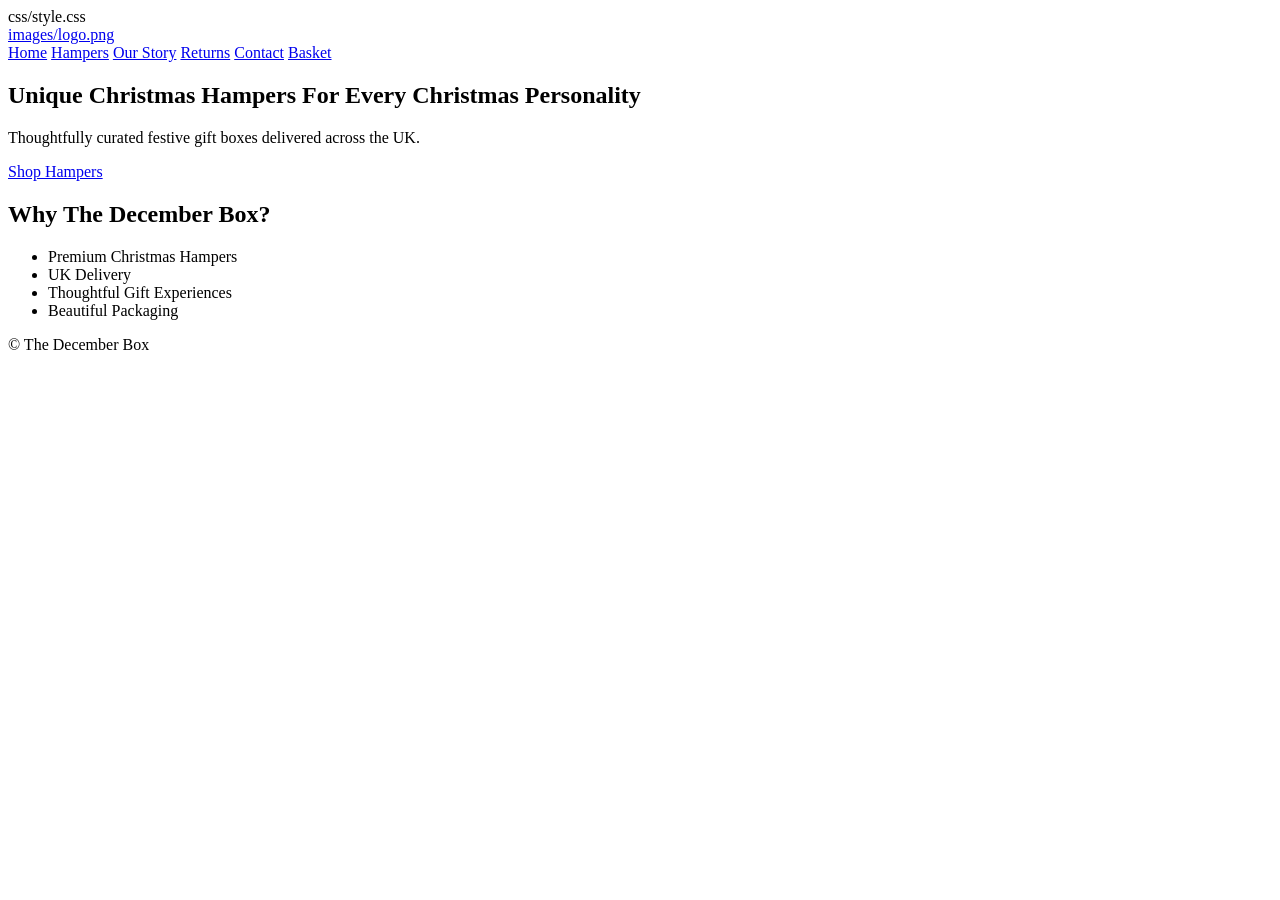
==== index.html @ 5ae042d8 "Add initial HTML structure for the website" ====
<!DOCTYPE html>
<html lang="en">
<head>
<meta charset="UTF-8">
<meta name="viewport" content="width=device-width, initial-scale=1.0">
<title>The December Box</title>
css/style.css
</head>
<body>

<header>
<a href="index.html">
images/logo.png
</a>

<nav>
<a href="index.html">Home</a>
<a href="hampers.html">Hampers</a>
<a href="our-story.html">Our Story</a>
<a href="returns.html">Returns</a>
<a href="contact.html">Contact</a>
<a href="basket.html">Basket</a>
</nav>
</header>

<section>
<h1>Unique Christmas Hampers For Every Christmas Personality</h1>
<p>Thoughtfully curated festive gift boxes delivered across the UK.</p>
<a href="hampers.html">Shop Hampers</a>
</section>

<section>
<h2>Why The December Box?</h2>
<ul>
<li>Premium Christmas Hampers</li>
<li>UK Delivery</li>
<li>Thoughtful Gift Experiences</li>
<li>Beautiful Packaging</li>
</ul>
</section>

<footer>
<p>&copy; The December Box</p>
</footer>

</body>
</html>
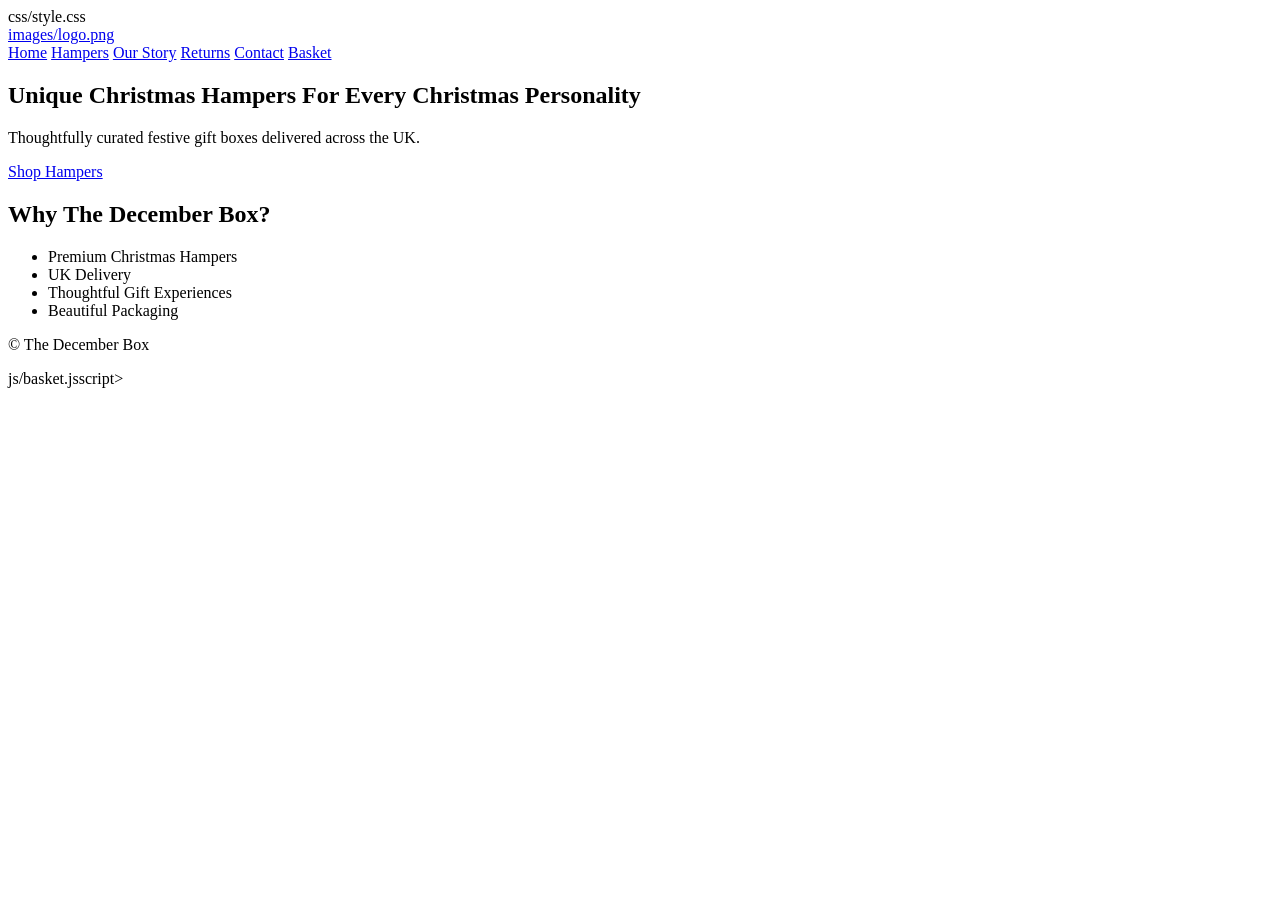
==== commit a54b8af7: "Fix footer and add basket.js script reference" ====
--- a/index.html
+++ b/index.html
@@ -1,26 +1,30 @@
 <!DOCTYPE html>
 <html lang="en">
 <head>
-<meta charset="UTF-8">
+<meta charset="utf-8">
+<link rel="icon" type="image/png" href="favicon.png">
+<link rel="apple-touch-icon" href="favicon.png">
 <meta name="viewport" content="width=device-width, initial-scale=1.0">
+
 <title>The December Box</title>
+
 css/style.css
 </head>
 <body>
 
 <header>
-<a href="index.html">
-images/logo.png
-</a>
+    <a href="index.html" class="logo">
+        images/logo.png
+    </a>
 
-<nav>
-<a href="index.html">Home</a>
-<a href="hampers.html">Hampers</a>
-<a href="our-story.html">Our Story</a>
-<a href="returns.html">Returns</a>
-<a href="contact.html">Contact</a>
-<a href="basket.html">Basket</a>
-</nav>
+    <nav>
+        <a href="index.html">Home</a>
+        <a href="hampers.html">Hampers</a>
+        <a href="our-story.html">Our Story</a>
+        <a href="returns.html">Returns</a>
+        <a href="contact.html">Contact</a>
+        <a href="basket.html">Basket</a>
+    </nav>
 </header>
 
 <section>
@@ -43,5 +47,6 @@
 <p>&copy; The December Box</p>
 </footer>
 
+js/basket.jsscript>
 </body>
 </html>
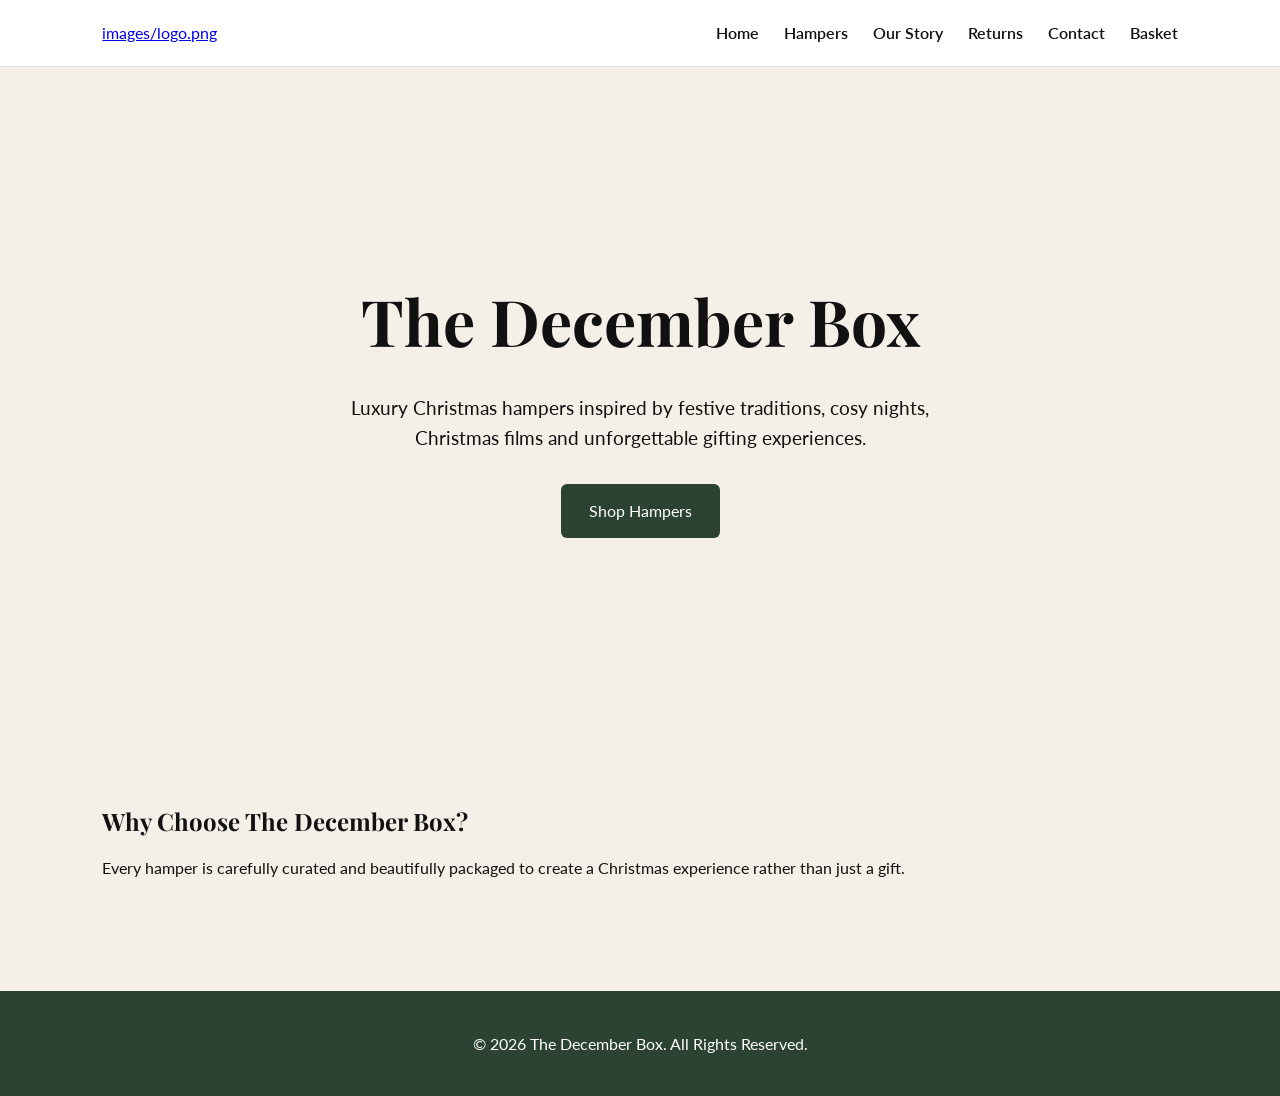
==== commit 629ee031: "Refactor index.html with new layout and styles Updated the HTML structure and styling for the Decemb" ====
--- a/index.html
+++ b/index.html
@@ -8,45 +8,191 @@
 
 <title>The December Box</title>
 
-css/style.css
+<style>
+@import url('https://fonts.googleapis.com/css2?family=Playfair+Display:wght@400;600;700&family=Lato:wght@300;400;700&display=swap');
+
+:root{
+    --cream:#F5F0E7;
+    --green:#2C4233;
+    --gold:#C7A55C;
+    --black:#111111;
+    --white:#ffffff;
+}
+
+*{
+    margin:0;
+    padding:0;
+    box-sizing:border-box;
+}
+
+body{
+    background:var(--cream);
+    color:var(--black);
+    font-family:'Lato',sans-serif;
+    line-height:1.6;
+}
+
+header{
+    display:flex;
+    justify-content:space-between;
+    align-items:center;
+    padding:20px 8%;
+    background:white;
+    border-bottom:1px solid rgba(0,0,0,0.1);
+    position:sticky;
+    top:0;
+    z-index:1000;
+}
+
+.logo img{
+    height:85px;
+    transition:0.3s;
+}
+
+.logo img:hover{
+    transform:scale(1.03);
+}
+
+nav{
+    display:flex;
+    gap:25px;
+}
+
+nav a{
+    color:var(--black);
+    text-decoration:none;
+    font-weight:600;
+    transition:0.3s;
+}
+
+nav a:hover{
+    color:var(--green);
+}
+
+.hero{
+    min-height:75vh;
+    display:flex;
+    justify-content:center;
+    align-items:center;
+    text-align:center;
+    padding:50px 8%;
+}
+
+.hero h1{
+    font-family:'Playfair Display',serif;
+    font-size:4rem;
+    margin-bottom:20px;
+}
+
+.hero p{
+    max-width:650px;
+    margin:auto;
+    margin-bottom:30px;
+    font-size:1.2rem;
+}
+
+.btn{
+    display:inline-block;
+    background:var(--green);
+    color:white;
+    padding:14px 28px;
+    border-radius:6px;
+    text-decoration:none;
+}
+
+.btn:hover{
+    background:var(--gold);
+    color:black;
+}
+
+section{
+    padding:60px 8%;
+}
+
+h1,h2,h3{
+    font-family:'Playfair Display',serif;
+    margin-bottom:15px;
+}
+
+footer{
+    text-align:center;
+    padding:40px;
+    background:var(--green);
+    color:white;
+    margin-top:50px;
+}
+
+@media(max-width:768px){
+    header{
+        flex-direction:column;
+        gap:20px;
+    }
+
+    nav{
+        flex-wrap:wrap;
+        justify-content:center;
+    }
+
+    .hero h1{
+        font-size:2.5rem;
+    }
+}
+</style>
+
 </head>
 <body>
 
 <header>
-    <a href="index.html" class="logo">
-        images/logo.png
-    </a>
 
-    <nav>
-        <a href="index.html">Home</a>
-        <a href="hampers.html">Hampers</a>
-        <a href="our-story.html">Our Story</a>
-        <a href="returns.html">Returns</a>
-        <a href="contact.html">Contact</a>
-        <a href="basket.html">Basket</a>
-    </nav>
+<a href="index.html" class="logo">
+    images/logo.png
+</a>
+
+<nav>
+    <a href="index.html">Home</a>
+    <a href="hampers.html">Hampers</a>
+    <a href="our-story.html">Our Story</a>
+    <a href="returns.html">Returns</a>
+    <a href="contact.html">Contact</a>
+    <a href="basket.html">Basket</a>
+</nav>
+
 </header>
 
-<section>
-<h1>Unique Christmas Hampers For Every Christmas Personality</h1>
-<p>Thoughtfully curated festive gift boxes delivered across the UK.</p>
-<a href="hampers.html">Shop Hampers</a>
+<section class="hero">
+
+<div>
+
+<h1>The December Box</h1>
+
+<p>
+Luxury Christmas hampers inspired by festive traditions,
+cosy nights, Christmas films and unforgettable gifting experiences.
+</p>
+
+<a href="hampers.html" class="btn">
+Shop Hampers
+</a>
+
+</div>
+
 </section>
 
 <section>
-<h2>Why The December Box?</h2>
-<ul>
-<li>Premium Christmas Hampers</li>
-<li>UK Delivery</li>
-<li>Thoughtful Gift Experiences</li>
-<li>Beautiful Packaging</li>
-</ul>
+
+<h2>Why Choose The December Box?</h2>
+
+<p>
+Every hamper is carefully curated and beautifully packaged
+to create a Christmas experience rather than just a gift.
+</p>
+
 </section>
 
 <footer>
-<p>&copy; The December Box</p>
+    <p>&copy; 2026 The December Box. All Rights Reserved.</p>
 </footer>
 
-js/basket.jsscript>
+<script src="js/basket.js"></script>
 </body>
 </html>
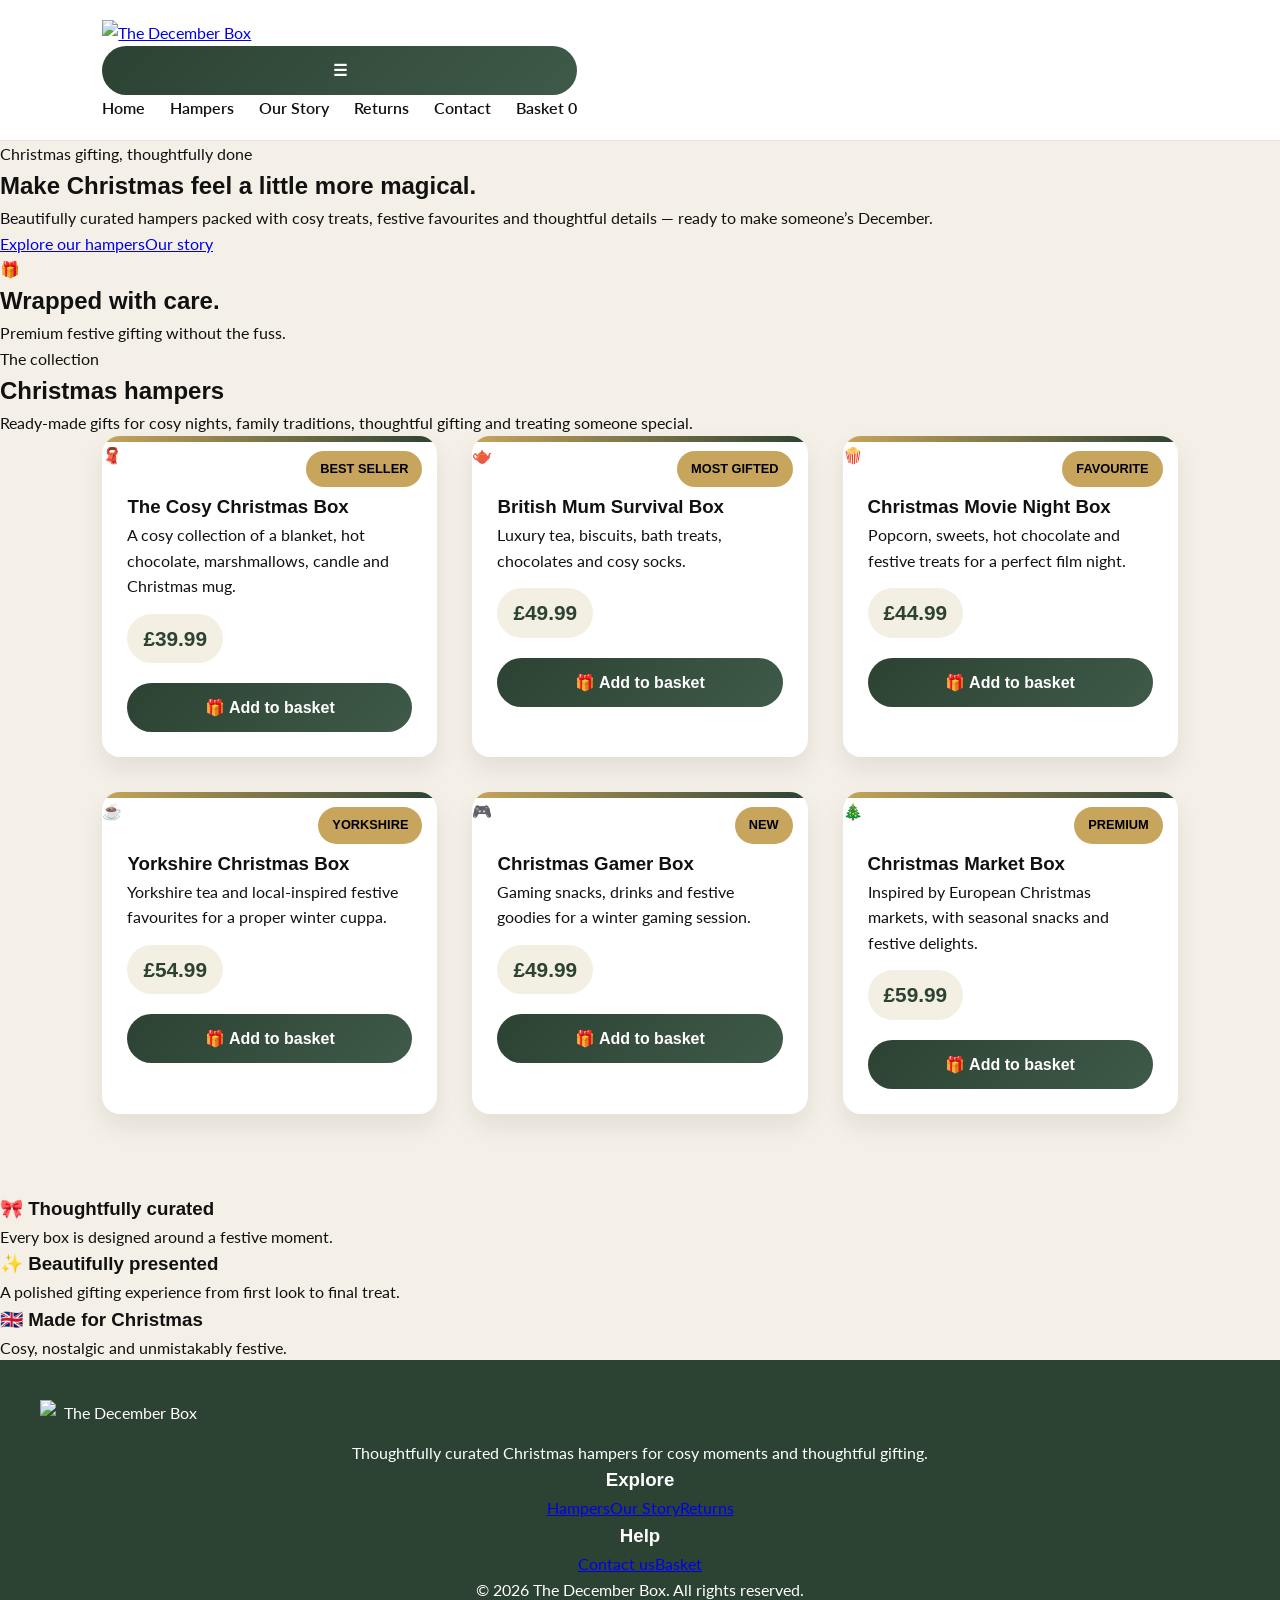
==== commit e7cb71f6: "Update index.html" ====
--- a/index.html
+++ b/index.html
@@ -1,198 +1 @@
-<!DOCTYPE html>
-<html lang="en">
-<head>
-<meta charset="utf-8">
-<link rel="icon" type="image/png" href="favicon.png">
-<link rel="apple-touch-icon" href="favicon.png">
-<meta name="viewport" content="width=device-width, initial-scale=1.0">
-
-<title>The December Box</title>
-
-<style>
-@import url('https://fonts.googleapis.com/css2?family=Playfair+Display:wght@400;600;700&family=Lato:wght@300;400;700&display=swap');
-
-:root{
-    --cream:#F5F0E7;
-    --green:#2C4233;
-    --gold:#C7A55C;
-    --black:#111111;
-    --white:#ffffff;
-}
-
-*{
-    margin:0;
-    padding:0;
-    box-sizing:border-box;
-}
-
-body{
-    background:var(--cream);
-    color:var(--black);
-    font-family:'Lato',sans-serif;
-    line-height:1.6;
-}
-
-header{
-    display:flex;
-    justify-content:space-between;
-    align-items:center;
-    padding:20px 8%;
-    background:white;
-    border-bottom:1px solid rgba(0,0,0,0.1);
-    position:sticky;
-    top:0;
-    z-index:1000;
-}
-
-.logo img{
-    height:85px;
-    transition:0.3s;
-}
-
-.logo img:hover{
-    transform:scale(1.03);
-}
-
-nav{
-    display:flex;
-    gap:25px;
-}
-
-nav a{
-    color:var(--black);
-    text-decoration:none;
-    font-weight:600;
-    transition:0.3s;
-}
-
-nav a:hover{
-    color:var(--green);
-}
-
-.hero{
-    min-height:75vh;
-    display:flex;
-    justify-content:center;
-    align-items:center;
-    text-align:center;
-    padding:50px 8%;
-}
-
-.hero h1{
-    font-family:'Playfair Display',serif;
-    font-size:4rem;
-    margin-bottom:20px;
-}
-
-.hero p{
-    max-width:650px;
-    margin:auto;
-    margin-bottom:30px;
-    font-size:1.2rem;
-}
-
-.btn{
-    display:inline-block;
-    background:var(--green);
-    color:white;
-    padding:14px 28px;
-    border-radius:6px;
-    text-decoration:none;
-}
-
-.btn:hover{
-    background:var(--gold);
-    color:black;
-}
-
-section{
-    padding:60px 8%;
-}
-
-h1,h2,h3{
-    font-family:'Playfair Display',serif;
-    margin-bottom:15px;
-}
-
-footer{
-    text-align:center;
-    padding:40px;
-    background:var(--green);
-    color:white;
-    margin-top:50px;
-}
-
-@media(max-width:768px){
-    header{
-        flex-direction:column;
-        gap:20px;
-    }
-
-    nav{
-        flex-wrap:wrap;
-        justify-content:center;
-    }
-
-    .hero h1{
-        font-size:2.5rem;
-    }
-}
-</style>
-
-</head>
-<body>
-
-<header>
-
-<a href="index.html" class="logo">
-    images/logo.png
-</a>
-
-<nav>
-    <a href="index.html">Home</a>
-    <a href="hampers.html">Hampers</a>
-    <a href="our-story.html">Our Story</a>
-    <a href="returns.html">Returns</a>
-    <a href="contact.html">Contact</a>
-    <a href="basket.html">Basket</a>
-</nav>
-
-</header>
-
-<section class="hero">
-
-<div>
-
-<h1>The December Box</h1>
-
-<p>
-Luxury Christmas hampers inspired by festive traditions,
-cosy nights, Christmas films and unforgettable gifting experiences.
-</p>
-
-<a href="hampers.html" class="btn">
-Shop Hampers
-</a>
-
-</div>
-
-</section>
-
-<section>
-
-<h2>Why Choose The December Box?</h2>
-
-<p>
-Every hamper is carefully curated and beautifully packaged
-to create a Christmas experience rather than just a gift.
-</p>
-
-</section>
-
-<footer>
-    <p>&copy; 2026 The December Box. All Rights Reserved.</p>
-</footer>
-
-<script src="js/basket.js"></script>
-</body>
-</html>
+<!doctype html><html lang="en"><head><meta charset="utf-8"><meta name="viewport" content="width=device-width,initial-scale=1"><meta name="description" content="The December Box Christmas hampers"><title>Home | The December Box</title><link rel="stylesheet" href="css/style.css"></head><body><header class="site-header"><div class="container navbar"><a class="brand" href="index.html" aria-label="The December Box home"><img class="brand-logo" src="assets/logo.jpg" alt="The December Box"></a><button class="menu-toggle">☰</button><nav class="nav-links"><a class="active" href="index.html">Home</a><a class="" href="hampers.html">Hampers</a><a class="" href="our-story.html">Our Story</a><a class="" href="returns.html">Returns</a><a class="" href="contact.html">Contact</a><a class="basket-link" href="basket.html">Basket <span class="basket-count" data-basket-count>0</span></a></nav></div></header><main><section class="hero"><div class="container hero-grid"><div><span class="eyebrow">Christmas gifting, thoughtfully done</span><h1>Make Christmas feel a little more magical.</h1><p>Beautifully curated hampers packed with cosy treats, festive favourites and thoughtful details — ready to make someone’s December.</p><div class="hero-actions"><a class="btn btn-primary" href="hampers.html">Explore our hampers</a><a class="btn btn-outline" href="our-story.html">Our story</a></div></div><div class="hero-art"><div><div class="gift-icon">🎁</div><h2>Wrapped with care.</h2><p>Premium festive gifting without the fuss.</p></div></div></div></section><section class="section"><div class="container"><div class="section-head"><div><span class="eyebrow">The collection</span><h2>Christmas hampers</h2></div><p>Ready-made gifts for cosy nights, family traditions, thoughtful gifting and treating someone special.</p></div><div class="products"><article class="product-card"><div class="product-image"><span class="badge">BEST SELLER</span><span class="emoji">🧣</span></div><div class="product-content"><h3>The Cosy Christmas Box</h3><p>A cosy collection of a blanket, hot chocolate, marshmallows, candle and Christmas mug.</p><div class="price-row"><span class="price">£39.99</span><button class="add-btn" onclick="addToBasket('cosy')">🎁 Add to basket</button></div></div></article><article class="product-card"><div class="product-image"><span class="badge">MOST GIFTED</span><span class="emoji">🫖</span></div><div class="product-content"><h3>British Mum Survival Box</h3><p>Luxury tea, biscuits, bath treats, chocolates and cosy socks.</p><div class="price-row"><span class="price">£49.99</span><button class="add-btn" onclick="addToBasket('mum')">🎁 Add to basket</button></div></div></article><article class="product-card"><div class="product-image"><span class="badge">FAVOURITE</span><span class="emoji">🍿</span></div><div class="product-content"><h3>Christmas Movie Night Box</h3><p>Popcorn, sweets, hot chocolate and festive treats for a perfect film night.</p><div class="price-row"><span class="price">£44.99</span><button class="add-btn" onclick="addToBasket('movie')">🎁 Add to basket</button></div></div></article><article class="product-card"><div class="product-image"><span class="badge">YORKSHIRE</span><span class="emoji">☕</span></div><div class="product-content"><h3>Yorkshire Christmas Box</h3><p>Yorkshire tea and local-inspired festive favourites for a proper winter cuppa.</p><div class="price-row"><span class="price">£54.99</span><button class="add-btn" onclick="addToBasket('yorkshire')">🎁 Add to basket</button></div></div></article><article class="product-card"><div class="product-image"><span class="badge">NEW</span><span class="emoji">🎮</span></div><div class="product-content"><h3>Christmas Gamer Box</h3><p>Gaming snacks, drinks and festive goodies for a winter gaming session.</p><div class="price-row"><span class="price">£49.99</span><button class="add-btn" onclick="addToBasket('gamer')">🎁 Add to basket</button></div></div></article><article class="product-card"><div class="product-image"><span class="badge">PREMIUM</span><span class="emoji">🎄</span></div><div class="product-content"><h3>Christmas Market Box</h3><p>Inspired by European Christmas markets, with seasonal snacks and festive delights.</p><div class="price-row"><span class="price">£59.99</span><button class="add-btn" onclick="addToBasket('market')">🎁 Add to basket</button></div></div></article></div></div></section><section class="section alt"><div class="container"><div class="feature-grid"><div class="feature"><h3>🎀 Thoughtfully curated</h3><p>Every box is designed around a festive moment.</p></div><div class="feature"><h3>✨ Beautifully presented</h3><p>A polished gifting experience from first look to final treat.</p></div><div class="feature"><h3>🇬🇧 Made for Christmas</h3><p>Cosy, nostalgic and unmistakably festive.</p></div></div></div></section></main><footer class="footer"><div class="container"><div class="footer-grid"><div><img class="footer-brand-logo" src="assets/logo.jpg" alt="The December Box"><p>Thoughtfully curated Christmas hampers for cosy moments and thoughtful gifting.</p></div><div><h3>Explore</h3><div class="footer-links"><a href="hampers.html">Hampers</a><a href="our-story.html">Our Story</a><a href="returns.html">Returns</a></div></div><div><h3>Help</h3><div class="footer-links"><a href="contact.html">Contact us</a><a href="basket.html">Basket</a></div></div></div><div class="copyright">© 2026 The December Box. All rights reserved.</div></div></footer><div class="toast"></div><script src="js/basket.js"></script></body></html>
--- a/css/style.css
+++ b/css/style.css
@@ -0,0 +1,228 @@
+@import url('https://fonts.googleapis.com/css2?family=Playfair+Display:wght@400;600;700&family=Lato:wght@300;400;700&display=swap');
+
+:root{
+    --cream:#F5F0E7;
+    --green:#2C4233;
+    --gold:#C7A55C;
+    --black:#111111;
+    --white:#ffffff;
+}
+
+*{
+    margin:0;
+    padding:0;
+    box-sizing:border-box;
+}
+
+body{
+    background:var(--cream);
+    color:var(--black);
+    font-family:'Lato',sans-serif;
+    line-height:1.6;
+}
+
+header{
+    display:flex;
+    justify-content:space-between;
+    align-items:center;
+    padding:20px 8%;
+    background:white;
+    border-bottom:1px solid rgba(0,0,0,0.1);
+    position:sticky;
+    top:0;
+    z-index:1000;
+}
+
+/* The December Box logo */
+.brand-logo {
+  display: block;
+  width: 150px;
+  height: auto;
+  max-height: 78px;
+  object-fit: contain;
+}
+
+.footer-brand-logo {
+  display: block;
+  width: 165px;
+  height: auto;
+  max-height: 90px;
+  object-fit: contain;
+  margin-bottom: 14px;
+}
+
+/* Mobile logo sizing */
+@media (max-width: 620px) {
+  .brand-logo {
+    width: 118px;
+    max-height: 64px;
+  }
+
+  .footer-brand-logo {
+    width: 135px;
+    max-height: 78px;
+  }
+}
+
+
+
+.logo img{
+    height:90px;
+}
+
+nav{
+    display:flex;
+    gap:25px;
+}
+
+nav a{
+    text-decoration:none;
+    color:var(--black);
+    font-weight:600;
+}
+
+nav a:hover{
+    color:var(--green);
+}
+
+.page-title{
+    text-align:center;
+    color:var(--green);
+    font-size:4rem;
+    margin-top:60px;
+}
+
+.page-subtitle{
+    text-align:center;
+    max-width:700px;
+    margin:20px auto 50px;
+    font-size:1.1rem;
+}
+
+.products{
+    display:grid;
+    grid-template-columns:repeat(auto-fit,minmax(320px,1fr));
+    gap:35px;
+    padding:0 8% 80px;
+}
+
+.product-card{
+    background:white;
+    border-radius:18px;
+    overflow:hidden;
+    position:relative;
+    box-shadow:0 12px 25px rgba(0,0,0,0.08);
+    transition:0.3s;
+}
+
+.product-card:hover{
+    transform:translateY(-10px);
+    box-shadow:0 20px 40px rgba(0,0,0,0.15);
+}
+
+.product-card::before{
+    content:"";
+    display:block;
+    height:6px;
+    background:linear-gradient(
+        90deg,
+        var(--gold),
+        var(--green)
+    );
+}
+
+.hamper-image{
+    width:100%;
+    height:240px;
+    object-fit:cover;
+    display:block;
+}
+
+.product-content{
+    padding:25px;
+}
+
+.product-content h2{
+    color:var(--green);
+    margin-bottom:10px;
+    font-family:'Playfair Display',serif;
+}
+
+.product-content p{
+    margin-bottom:15px;
+}
+
+.price{
+    display:inline-block;
+    padding:8px 16px;
+    background:#f4efe3;
+    border-radius:50px;
+    color:var(--green);
+    font-size:1.3rem;
+    font-weight:700;
+    margin-bottom:20px;
+}
+
+.badge{
+    position:absolute;
+    top:15px;
+    right:15px;
+    background:var(--gold);
+    color:black;
+    padding:8px 14px;
+    border-radius:50px;
+    font-size:0.8rem;
+    font-weight:700;
+}
+
+button{
+    width:100%;
+    border:none;
+    cursor:pointer;
+    padding:15px;
+    border-radius:50px;
+    font-size:1rem;
+    font-weight:700;
+    background:linear-gradient(
+        135deg,
+        var(--green),
+        #3f5a49
+    );
+    color:white;
+    transition:0.3s;
+}
+
+button:hover{
+    transform:translateY(-3px);
+    background:linear-gradient(
+        135deg,
+        var(--gold),
+        #d9ba77
+    );
+    color:black;
+}
+
+footer{
+    text-align:center;
+    background:var(--green);
+    color:white;
+    padding:40px;
+}
+
+@media(max-width:768px){
+
+    header{
+        flex-direction:column;
+        gap:20px;
+    }
+
+    nav{
+        flex-wrap:wrap;
+        justify-content:center;
+    }
+
+    .page-title{
+        font-size:2.8rem;
+    }
+
+}
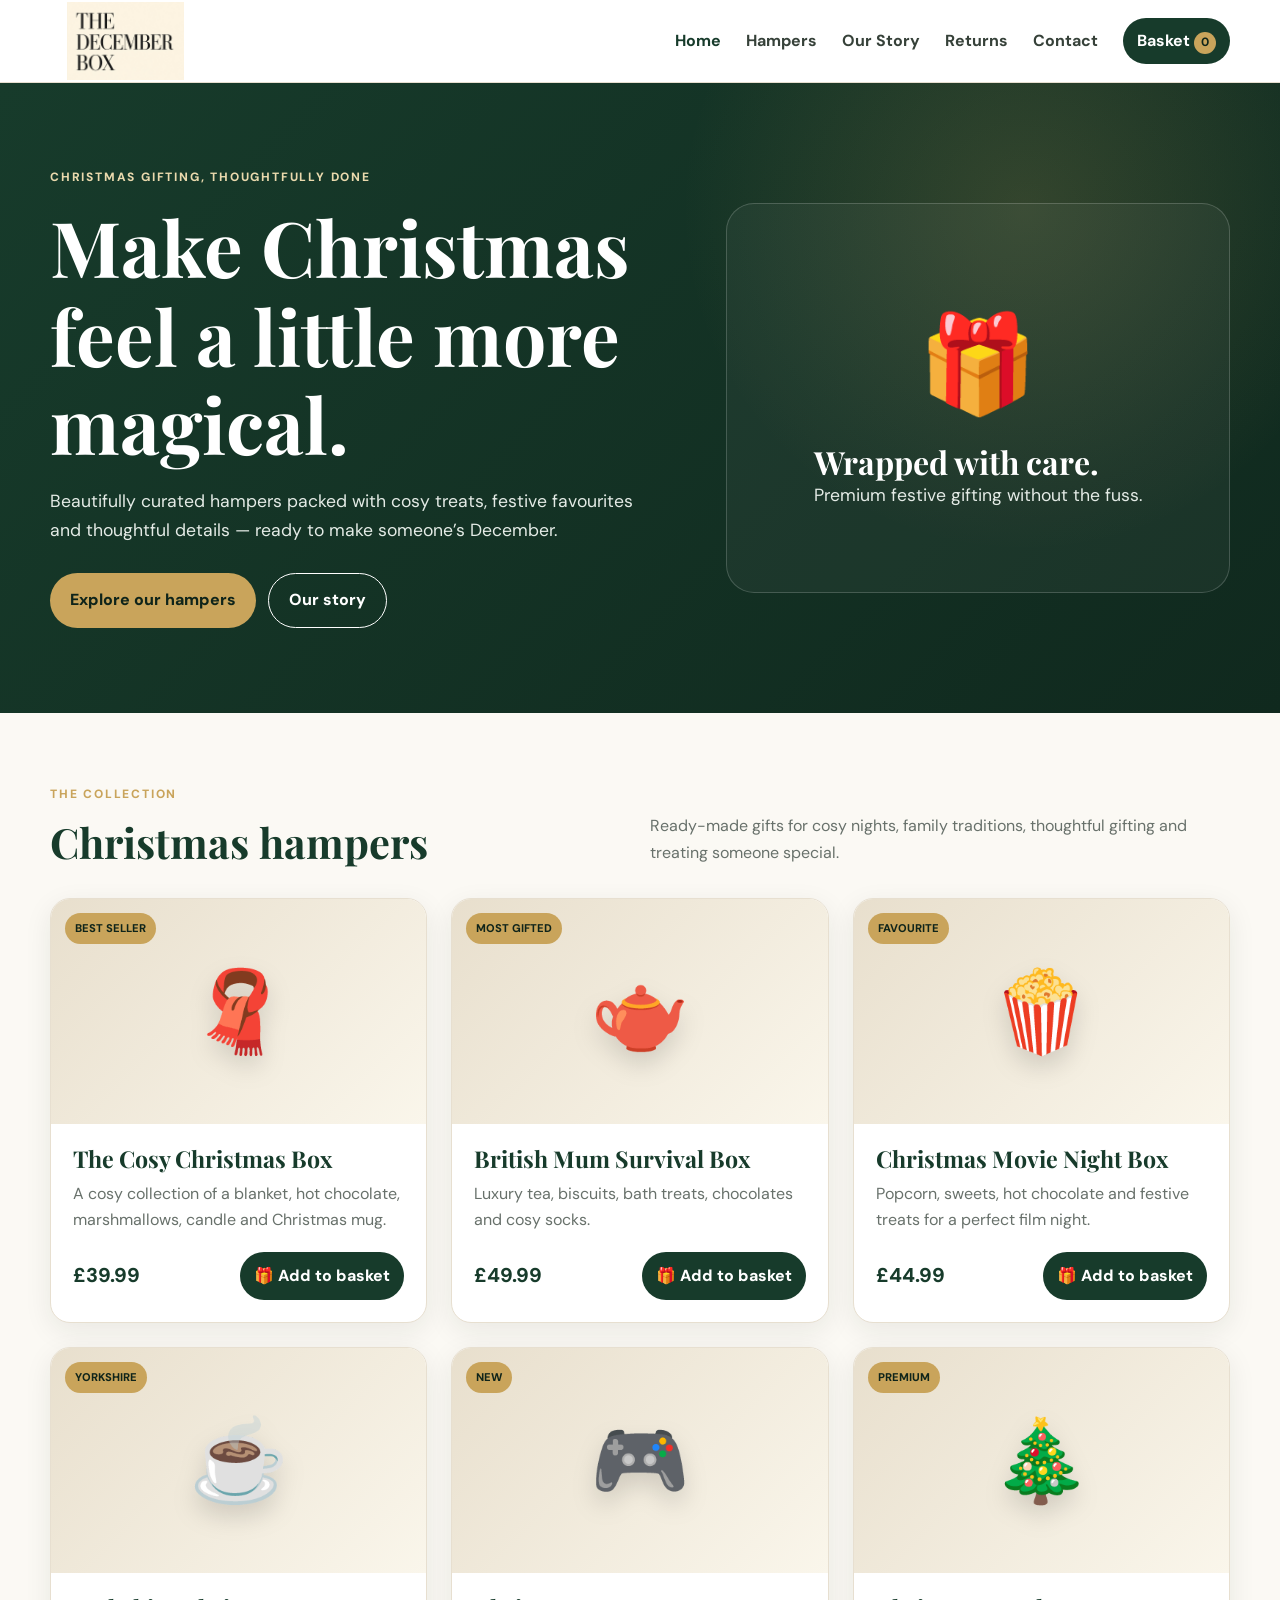
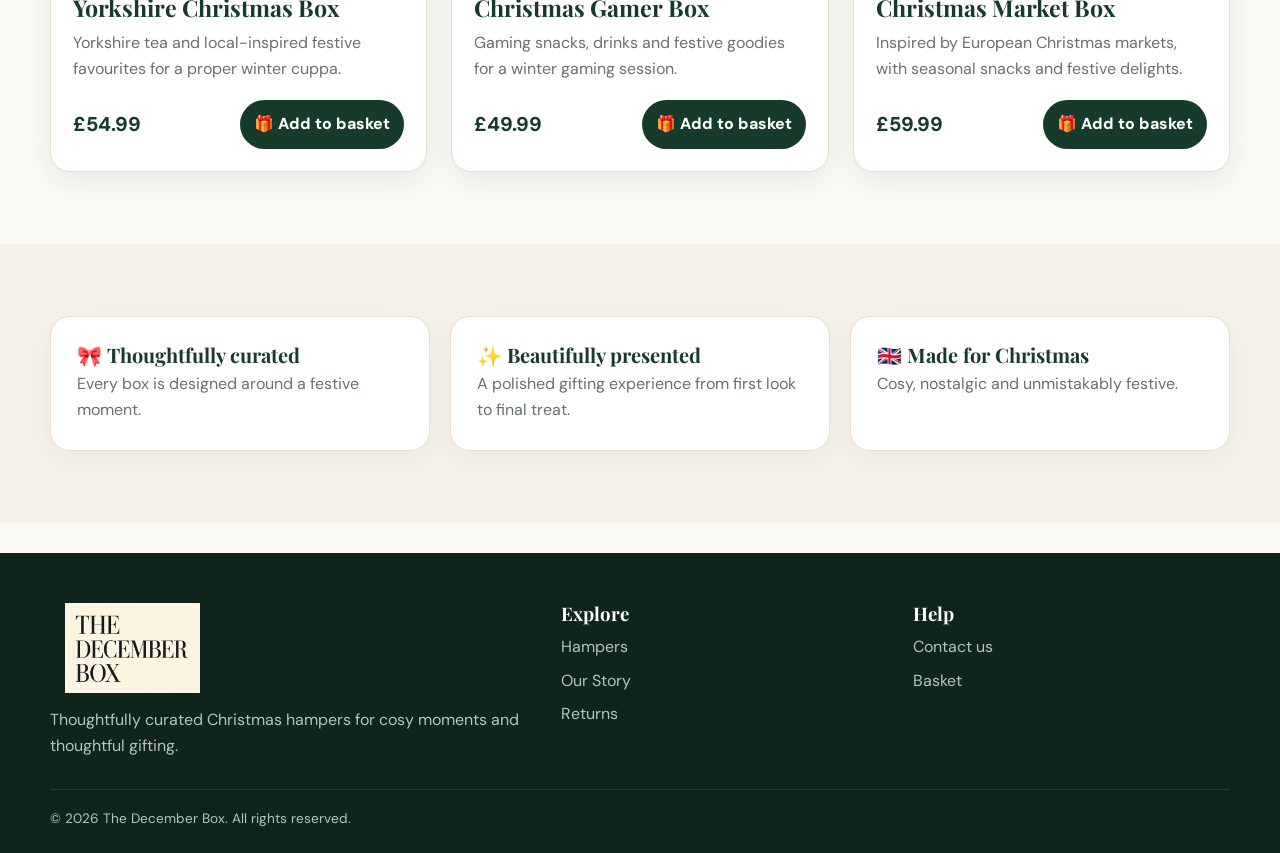
==== commit 05d1825b: "Add files via upload" ====
--- a/index.html
+++ b/index.html
@@ -1 +1 @@
-<!doctype html><html lang="en"><head><meta charset="utf-8"><meta name="viewport" content="width=device-width,initial-scale=1"><meta name="description" content="The December Box Christmas hampers"><title>Home | The December Box</title><link rel="stylesheet" href="css/style.css"></head><body><header class="site-header"><div class="container navbar"><a class="brand" href="index.html" aria-label="The December Box home"><img class="brand-logo" src="assets/logo.jpg" alt="The December Box"></a><button class="menu-toggle">☰</button><nav class="nav-links"><a class="active" href="index.html">Home</a><a class="" href="hampers.html">Hampers</a><a class="" href="our-story.html">Our Story</a><a class="" href="returns.html">Returns</a><a class="" href="contact.html">Contact</a><a class="basket-link" href="basket.html">Basket <span class="basket-count" data-basket-count>0</span></a></nav></div></header><main><section class="hero"><div class="container hero-grid"><div><span class="eyebrow">Christmas gifting, thoughtfully done</span><h1>Make Christmas feel a little more magical.</h1><p>Beautifully curated hampers packed with cosy treats, festive favourites and thoughtful details — ready to make someone’s December.</p><div class="hero-actions"><a class="btn btn-primary" href="hampers.html">Explore our hampers</a><a class="btn btn-outline" href="our-story.html">Our story</a></div></div><div class="hero-art"><div><div class="gift-icon">🎁</div><h2>Wrapped with care.</h2><p>Premium festive gifting without the fuss.</p></div></div></div></section><section class="section"><div class="container"><div class="section-head"><div><span class="eyebrow">The collection</span><h2>Christmas hampers</h2></div><p>Ready-made gifts for cosy nights, family traditions, thoughtful gifting and treating someone special.</p></div><div class="products"><article class="product-card"><div class="product-image"><span class="badge">BEST SELLER</span><span class="emoji">🧣</span></div><div class="product-content"><h3>The Cosy Christmas Box</h3><p>A cosy collection of a blanket, hot chocolate, marshmallows, candle and Christmas mug.</p><div class="price-row"><span class="price">£39.99</span><button class="add-btn" onclick="addToBasket('cosy')">🎁 Add to basket</button></div></div></article><article class="product-card"><div class="product-image"><span class="badge">MOST GIFTED</span><span class="emoji">🫖</span></div><div class="product-content"><h3>British Mum Survival Box</h3><p>Luxury tea, biscuits, bath treats, chocolates and cosy socks.</p><div class="price-row"><span class="price">£49.99</span><button class="add-btn" onclick="addToBasket('mum')">🎁 Add to basket</button></div></div></article><article class="product-card"><div class="product-image"><span class="badge">FAVOURITE</span><span class="emoji">🍿</span></div><div class="product-content"><h3>Christmas Movie Night Box</h3><p>Popcorn, sweets, hot chocolate and festive treats for a perfect film night.</p><div class="price-row"><span class="price">£44.99</span><button class="add-btn" onclick="addToBasket('movie')">🎁 Add to basket</button></div></div></article><article class="product-card"><div class="product-image"><span class="badge">YORKSHIRE</span><span class="emoji">☕</span></div><div class="product-content"><h3>Yorkshire Christmas Box</h3><p>Yorkshire tea and local-inspired festive favourites for a proper winter cuppa.</p><div class="price-row"><span class="price">£54.99</span><button class="add-btn" onclick="addToBasket('yorkshire')">🎁 Add to basket</button></div></div></article><article class="product-card"><div class="product-image"><span class="badge">NEW</span><span class="emoji">🎮</span></div><div class="product-content"><h3>Christmas Gamer Box</h3><p>Gaming snacks, drinks and festive goodies for a winter gaming session.</p><div class="price-row"><span class="price">£49.99</span><button class="add-btn" onclick="addToBasket('gamer')">🎁 Add to basket</button></div></div></article><article class="product-card"><div class="product-image"><span class="badge">PREMIUM</span><span class="emoji">🎄</span></div><div class="product-content"><h3>Christmas Market Box</h3><p>Inspired by European Christmas markets, with seasonal snacks and festive delights.</p><div class="price-row"><span class="price">£59.99</span><button class="add-btn" onclick="addToBasket('market')">🎁 Add to basket</button></div></div></article></div></div></section><section class="section alt"><div class="container"><div class="feature-grid"><div class="feature"><h3>🎀 Thoughtfully curated</h3><p>Every box is designed around a festive moment.</p></div><div class="feature"><h3>✨ Beautifully presented</h3><p>A polished gifting experience from first look to final treat.</p></div><div class="feature"><h3>🇬🇧 Made for Christmas</h3><p>Cosy, nostalgic and unmistakably festive.</p></div></div></div></section></main><footer class="footer"><div class="container"><div class="footer-grid"><div><img class="footer-brand-logo" src="assets/logo.jpg" alt="The December Box"><p>Thoughtfully curated Christmas hampers for cosy moments and thoughtful gifting.</p></div><div><h3>Explore</h3><div class="footer-links"><a href="hampers.html">Hampers</a><a href="our-story.html">Our Story</a><a href="returns.html">Returns</a></div></div><div><h3>Help</h3><div class="footer-links"><a href="contact.html">Contact us</a><a href="basket.html">Basket</a></div></div></div><div class="copyright">© 2026 The December Box. All rights reserved.</div></div></footer><div class="toast"></div><script src="js/basket.js"></script></body></html>
+<!doctype html><html lang="en"><head><meta charset="utf-8"><meta name="viewport" content="width=device-width,initial-scale=1"><meta name="description" content="The December Box Christmas hampers"><title>Home | The December Box</title><link rel="stylesheet" href="css/style.css"></head><body><header class="site-header"><div class="container navbar"><a class="brand" href="index.html" aria-label="The December Box home"><img class="brand-logo" src="assets/logo.jpg" alt="The December Box"></a><button class="menu-toggle">☰</button><nav class="nav-links"><a class="active" href="index.html">Home</a><a class="" href="hampers.html">Hampers</a><a class="" href="our-story.html">Our Story</a><a class="" href="returns.html">Returns</a><a class="" href="contact.html">Contact</a><a class="basket-link" href="basket.html">Basket <span class="basket-count" data-basket-count>0</span></a></nav></div></header><main><section class="hero"><div class="container hero-grid"><div><span class="eyebrow">Christmas gifting, thoughtfully done</span><h1>Make Christmas feel a little more magical.</h1><p>Beautifully curated hampers packed with cosy treats, festive favourites and thoughtful details — ready to make someone’s December.</p><div class="hero-actions"><a class="btn btn-primary" href="hampers.html">Explore our hampers</a><a class="btn btn-outline" href="our-story.html">Our story</a></div></div><div class="hero-art"><div><div class="gift-icon">🎁</div><h2>Wrapped with care.</h2><p>Premium festive gifting without the fuss.</p></div></div></div></section><section class="section"><div class="container"><div class="section-head"><div><span class="eyebrow">The collection</span><h2>Christmas hampers</h2></div><p>Ready-made gifts for cosy nights, family traditions, thoughtful gifting and treating someone special.</p></div><div class="products"><article class="product-card"><div class="product-image"><span class="badge">BEST SELLER</span><span class="emoji">🧣</span></div><div class="product-content"><h3>The Cosy Christmas Box</h3><p>A cosy collection of a blanket, hot chocolate, marshmallows, candle and Christmas mug.</p><div class="price-row"><span class="price">£39.99</span><button class="add-btn" onclick="addToBasket('cosy')">🎁 Add to basket</button></div></div></article><article class="product-card"><div class="product-image"><span class="badge">MOST GIFTED</span><span class="emoji">🫖</span></div><div class="product-content"><h3>British Mum Survival Box</h3><p>Luxury tea, biscuits, bath treats, chocolates and cosy socks.</p><div class="price-row"><span class="price">£49.99</span><button class="add-btn" onclick="addToBasket('mum')">🎁 Add to basket</button></div></div></article><article class="product-card"><div class="product-image"><span class="badge">FAVOURITE</span><span class="emoji">🍿</span></div><div class="product-content"><h3>Christmas Movie Night Box</h3><p>Popcorn, sweets, hot chocolate and festive treats for a perfect film night.</p><div class="price-row"><span class="price">£44.99</span><button class="add-btn" onclick="addToBasket('movie')">🎁 Add to basket</button></div></div></article><article class="product-card"><div class="product-image"><span class="badge">YORKSHIRE</span><span class="emoji">☕</span></div><div class="product-content"><h3>Yorkshire Christmas Box</h3><p>Yorkshire tea and local-inspired festive favourites for a proper winter cuppa.</p><div class="price-row"><span class="price">£54.99</span><button class="add-btn" onclick="addToBasket('yorkshire')">🎁 Add to basket</button></div></div></article><article class="product-card"><div class="product-image"><span class="badge">NEW</span><span class="emoji">🎮</span></div><div class="product-content"><h3>Christmas Gamer Box</h3><p>Gaming snacks, drinks and festive goodies for a winter gaming session.</p><div class="price-row"><span class="price">£49.99</span><button class="add-btn" onclick="addToBasket('gamer')">🎁 Add to basket</button></div></div></article><article class="product-card"><div class="product-image"><span class="badge">PREMIUM</span><span class="emoji">🎄</span></div><div class="product-content"><h3>Christmas Market Box</h3><p>Inspired by European Christmas markets, with seasonal snacks and festive delights.</p><div class="price-row"><span class="price">£59.99</span><button class="add-btn" onclick="addToBasket('market')">🎁 Add to basket</button></div></div></article></div></div></section><section class="section alt"><div class="container"><div class="feature-grid"><div class="feature"><h3>🎀 Thoughtfully curated</h3><p>Every box is designed around a festive moment.</p></div><div class="feature"><h3>✨ Beautifully presented</h3><p>A polished gifting experience from first look to final treat.</p></div><div class="feature"><h3>🇬🇧 Made for Christmas</h3><p>Cosy, nostalgic and unmistakably festive.</p></div></div></div></section></main><footer class="footer"><div class="container"><div class="footer-grid"><div><img class="footer-brand-logo" src="assets/logo.jpg" alt="The December Box"><p>Thoughtfully curated Christmas hampers for cosy moments and thoughtful gifting.</p></div><div><h3>Explore</h3><div class="footer-links"><a href="hampers.html">Hampers</a><a href="our-story.html">Our Story</a><a href="returns.html">Returns</a></div></div><div><h3>Help</h3><div class="footer-links"><a href="contact.html">Contact us</a><a href="basket.html">Basket</a></div></div></div><div class="copyright">© 2026 The December Box. All rights reserved.</div></div></footer><div class="toast"></div><script src="js/basket.js"></script></body></html>
--- a/css/style.css
+++ b/css/style.css
@@ -1,228 +1,19 @@
-@import url('https://fonts.googleapis.com/css2?family=Playfair+Display:wght@400;600;700&family=Lato:wght@300;400;700&display=swap');
+@import url('https://fonts.googleapis.com/css2?family=DM+Sans:wght@400;500;600;700&family=Playfair+Display:wght@500;600;700&display=swap');
+:root{--green:#173b2b;--deep:#0f241a;--gold:#c9a45b;--cream:#f7f2e8;--white:#fff;--ink:#1b211d;--muted:#68716b;--line:#e7dfd0;--shadow:0 18px 50px rgba(22,42,30,.10);--max:1180px}
+*{box-sizing:border-box;margin:0;padding:0}html{scroll-behavior:smooth}body{font-family:'DM Sans',sans-serif;color:var(--ink);background:#fbf9f4;line-height:1.65}a{text-decoration:none;color:inherit}button,input,textarea,select{font:inherit}.container{width:min(var(--max),calc(100% - 40px));margin:auto}
+.site-header{position:sticky;top:0;z-index:20;background:#fffffff5;backdrop-filter:blur(12px);border-bottom:1px solid var(--line)}.navbar{min-height:82px;display:flex;align-items:center;justify-content:space-between;gap:20px}.brand{display:flex;align-items:center;gap:10px;font:700 1.35rem 'Playfair Display',serif;color:var(--green)}.brand-mark{width:42px;height:42px;border-radius:50%;display:grid;place-items:center;background:var(--green);color:#ead9ad;box-shadow:inset 0 0 0 2px var(--gold)}.nav-links{display:flex;align-items:center;gap:25px}.nav-links a{font-weight:700;color:#364139;padding:28px 0}.nav-links a:hover,.nav-links a.active{color:var(--green)}.basket-link{background:var(--green);color:#fff!important;padding:10px 14px!important;border-radius:999px}.basket-count{display:inline-grid;place-items:center;min-width:22px;height:22px;border-radius:50%;background:var(--gold);color:var(--deep);font-size:.75rem}.menu-toggle{display:none;border:1px solid var(--line);background:white;border-radius:10px;padding:8px}
+h1,h2,h3{font-family:'Playfair Display',serif;line-height:1.15;color:var(--green)}.hero{background:radial-gradient(circle at 80% 20%,#c9a45b2e,transparent 30%),linear-gradient(135deg,var(--green),#10291e);color:white;padding:85px 0}.hero-grid{display:grid;grid-template-columns:1.1fr .9fr;gap:60px;align-items:center}.eyebrow{text-transform:uppercase;letter-spacing:.15em;font-size:.75rem;font-weight:800;color:var(--gold);display:block;margin-bottom:14px}.hero .eyebrow{color:#ead9ad}.hero h1{color:white;font-size:clamp(3rem,6vw,5.5rem);margin-bottom:20px}.hero p{font-size:1.1rem;color:#e4ebe6;max-width:650px}.hero-art{min-height:390px;border:1px solid #ffffff2e;border-radius:28px;display:grid;place-items:center;background:#ffffff0b}.gift-icon{font-size:6rem;text-align:center}.hero-art h2{color:white;font-size:2rem}.hero-actions{display:flex;gap:12px;flex-wrap:wrap;margin-top:28px}
+.btn{display:inline-flex;align-items:center;justify-content:center;border:0;border-radius:999px;padding:13px 20px;font-weight:800;transition:.2s}.btn:hover,.add-btn:hover{transform:translateY(-2px)}.btn-primary{background:var(--gold);color:var(--deep)}.btn-dark{background:var(--green);color:white}.btn-outline{border:1px solid #fff;color:#fff;background:transparent}
+.section{padding:72px 0}.section.alt,.page-hero{background:var(--cream)}.section-head{display:flex;justify-content:space-between;gap:25px;align-items:end;margin-bottom:32px}.section-head h2{font-size:2.6rem}.section-head p{max-width:580px;color:var(--muted)}
+.products{display:grid;grid-template-columns:repeat(3,1fr);gap:24px}.product-card{background:#fff;border:1px solid var(--line);border-radius:20px;overflow:hidden;box-shadow:0 8px 28px #162a1e14;display:flex;flex-direction:column;transition:.25s}.product-card:hover{transform:translateY(-6px);box-shadow:var(--shadow)}.product-image{height:225px;display:grid;place-items:center;position:relative;background:linear-gradient(135deg,#e8dfcd,#faf6eb)}.product-image .emoji{font-size:5rem;filter:drop-shadow(0 12px 12px #0002)}.badge{position:absolute;top:14px;left:14px;background:var(--gold);color:var(--deep);padding:6px 10px;border-radius:999px;font-size:.7rem;font-weight:800}.product-content{padding:22px;display:flex;flex-direction:column;flex:1}.product-content h3{font-size:1.45rem;margin-bottom:8px}.product-content p{color:var(--muted);margin-bottom:18px}.price-row{margin-top:auto;display:flex;align-items:center;justify-content:space-between;gap:10px}.price{font-weight:800;font-size:1.25rem;color:var(--green)}.add-btn{border:0;background:var(--green);color:white;border-radius:999px;padding:11px 14px;font-weight:800;transition:.2s}
+.feature-grid{display:grid;grid-template-columns:repeat(3,1fr);gap:20px}.feature,.info-card,.story-card,.form-card{background:#fff;border:1px solid var(--line);border-radius:20px;padding:26px;box-shadow:0 8px 28px #162a1e0d}.feature h3{font-size:1.25rem;margin-bottom:5px}.feature p,.info-card p,.story-copy p{color:var(--muted)}.page-hero{padding:60px 0;border-bottom:1px solid var(--line)}.page-hero h1{font-size:clamp(2.6rem,5vw,4.2rem);margin-bottom:10px}.page-hero p{max-width:720px;color:var(--muted)}.story-grid,.contact-grid,.returns-grid{display:grid;grid-template-columns:1fr 1fr;gap:45px}.story-copy h2,.info-card h2,.form-card h2{font-size:2.1rem;margin-bottom:15px}.quote{border-left:4px solid var(--gold);padding-left:18px;margin:25px 0;font:1.3rem 'Playfair Display',serif;color:var(--green)}
+.form-row{display:grid;grid-template-columns:1fr 1fr;gap:14px}.form-group{margin-bottom:15px}label{display:block;font-weight:700;color:var(--green);margin-bottom:5px}input,textarea,select{width:100%;border:1px solid var(--line);border-radius:12px;padding:12px;background:#fff}textarea{min-height:150px;resize:vertical}.notice{padding:13px;border-radius:12px;background:#f3f7f3;color:var(--green);margin-bottom:15px}
+.basket-list{display:grid;gap:14px}.basket-item{display:grid;grid-template-columns:1fr auto auto;gap:18px;align-items:center;background:#fff;border:1px solid var(--line);border-radius:16px;padding:18px}.basket-item h3{font-size:1.2rem}.qty{display:flex;align-items:center;gap:8px}.qty button{width:32px;height:32px;border-radius:50%;border:1px solid var(--line);background:#fff;color:var(--green)}.remove-btn{border:0;background:none;color:#9a4434;font-weight:700}.basket-summary{margin-top:22px;background:var(--green);color:#fff;border-radius:20px;padding:24px;display:flex;justify-content:space-between;align-items:center}.basket-summary h2{color:#fff}.total{font-size:1.7rem;font-weight:800}.basket-empty{text-align:center;padding:65px 20px;background:#fff;border:1px dashed var(--line);border-radius:20px}.small{font-size:.9rem;color:var(--muted)}
+.footer{background:var(--deep);color:#b8c3bc;padding:50px 0 22px;margin-top:30px}.footer-grid{display:grid;grid-template-columns:1.5fr 1fr 1fr;gap:35px;padding-bottom:30px;border-bottom:1px solid #ffffff1c}.footer h3{color:white;margin-bottom:10px}.footer-links{display:grid;gap:7px}.footer-links a:hover{color:white}.copyright{padding-top:18px;font-size:.85rem}.toast{position:fixed;right:18px;bottom:18px;background:var(--deep);color:white;padding:13px 17px;border-radius:12px;box-shadow:var(--shadow);transform:translateY(100px);opacity:0;transition:.25s;z-index:50}.toast.show{transform:none;opacity:1}
+@media(max-width:900px){.hero-grid,.story-grid,.contact-grid,.returns-grid{grid-template-columns:1fr}.products{grid-template-columns:repeat(2,1fr)}.feature-grid{grid-template-columns:1fr}.nav-links{display:none;position:absolute;top:82px;left:0;right:0;background:#fff;padding:12px 20px 20px;flex-direction:column;align-items:stretch}.nav-links.open{display:flex}.nav-links a{padding:10px}.menu-toggle{display:block}}
+@media(max-width:620px){.container{width:calc(100% - 28px)}.products{grid-template-columns:1fr}.hero{padding:60px 0}.section{padding:52px 0}.section-head{display:block}.section-head h2{margin-bottom:8px}.form-row{grid-template-columns:1fr}.basket-item{grid-template-columns:1fr}.basket-summary{flex-direction:column;align-items:flex-start}.footer-grid{grid-template-columns:1fr}}
 
-:root{
-    --cream:#F5F0E7;
-    --green:#2C4233;
-    --gold:#C7A55C;
-    --black:#111111;
-    --white:#ffffff;
-}
-
-*{
-    margin:0;
-    padding:0;
-    box-sizing:border-box;
-}
-
-body{
-    background:var(--cream);
-    color:var(--black);
-    font-family:'Lato',sans-serif;
-    line-height:1.6;
-}
-
-header{
-    display:flex;
-    justify-content:space-between;
-    align-items:center;
-    padding:20px 8%;
-    background:white;
-    border-bottom:1px solid rgba(0,0,0,0.1);
-    position:sticky;
-    top:0;
-    z-index:1000;
-}
-
-/* The December Box logo */
-.brand-logo {
-  display: block;
-  width: 150px;
-  height: auto;
-  max-height: 78px;
-  object-fit: contain;
-}
-
-.footer-brand-logo {
-  display: block;
-  width: 165px;
-  height: auto;
-  max-height: 90px;
-  object-fit: contain;
-  margin-bottom: 14px;
-}
-
-/* Mobile logo sizing */
-@media (max-width: 620px) {
-  .brand-logo {
-    width: 118px;
-    max-height: 64px;
-  }
-
-  .footer-brand-logo {
-    width: 135px;
-    max-height: 78px;
-  }
-}
-
-
-
-.logo img{
-    height:90px;
-}
-
-nav{
-    display:flex;
-    gap:25px;
-}
-
-nav a{
-    text-decoration:none;
-    color:var(--black);
-    font-weight:600;
-}
-
-nav a:hover{
-    color:var(--green);
-}
-
-.page-title{
-    text-align:center;
-    color:var(--green);
-    font-size:4rem;
-    margin-top:60px;
-}
-
-.page-subtitle{
-    text-align:center;
-    max-width:700px;
-    margin:20px auto 50px;
-    font-size:1.1rem;
-}
-
-.products{
-    display:grid;
-    grid-template-columns:repeat(auto-fit,minmax(320px,1fr));
-    gap:35px;
-    padding:0 8% 80px;
-}
-
-.product-card{
-    background:white;
-    border-radius:18px;
-    overflow:hidden;
-    position:relative;
-    box-shadow:0 12px 25px rgba(0,0,0,0.08);
-    transition:0.3s;
-}
-
-.product-card:hover{
-    transform:translateY(-10px);
-    box-shadow:0 20px 40px rgba(0,0,0,0.15);
-}
-
-.product-card::before{
-    content:"";
-    display:block;
-    height:6px;
-    background:linear-gradient(
-        90deg,
-        var(--gold),
-        var(--green)
-    );
-}
-
-.hamper-image{
-    width:100%;
-    height:240px;
-    object-fit:cover;
-    display:block;
-}
-
-.product-content{
-    padding:25px;
-}
-
-.product-content h2{
-    color:var(--green);
-    margin-bottom:10px;
-    font-family:'Playfair Display',serif;
-}
-
-.product-content p{
-    margin-bottom:15px;
-}
-
-.price{
-    display:inline-block;
-    padding:8px 16px;
-    background:#f4efe3;
-    border-radius:50px;
-    color:var(--green);
-    font-size:1.3rem;
-    font-weight:700;
-    margin-bottom:20px;
-}
-
-.badge{
-    position:absolute;
-    top:15px;
-    right:15px;
-    background:var(--gold);
-    color:black;
-    padding:8px 14px;
-    border-radius:50px;
-    font-size:0.8rem;
-    font-weight:700;
-}
-
-button{
-    width:100%;
-    border:none;
-    cursor:pointer;
-    padding:15px;
-    border-radius:50px;
-    font-size:1rem;
-    font-weight:700;
-    background:linear-gradient(
-        135deg,
-        var(--green),
-        #3f5a49
-    );
-    color:white;
-    transition:0.3s;
-}
-
-button:hover{
-    transform:translateY(-3px);
-    background:linear-gradient(
-        135deg,
-        var(--gold),
-        #d9ba77
-    );
-    color:black;
-}
-
-footer{
-    text-align:center;
-    background:var(--green);
-    color:white;
-    padding:40px;
-}
-
-@media(max-width:768px){
-
-    header{
-        flex-direction:column;
-        gap:20px;
-    }
-
-    nav{
-        flex-wrap:wrap;
-        justify-content:center;
-    }
-
-    .page-title{
-        font-size:2.8rem;
-    }
-
-}
+/* Supplied The December Box logo */
+.brand-logo{display:block;width:150px;height:auto;max-height:78px;object-fit:contain}
+.footer-brand-logo{display:block;width:165px;height:auto;max-height:90px;object-fit:contain;margin-bottom:14px}
+@media(max-width:620px){.brand-logo{width:118px;max-height:64px}.footer-brand-logo{width:135px;max-height:78px}}
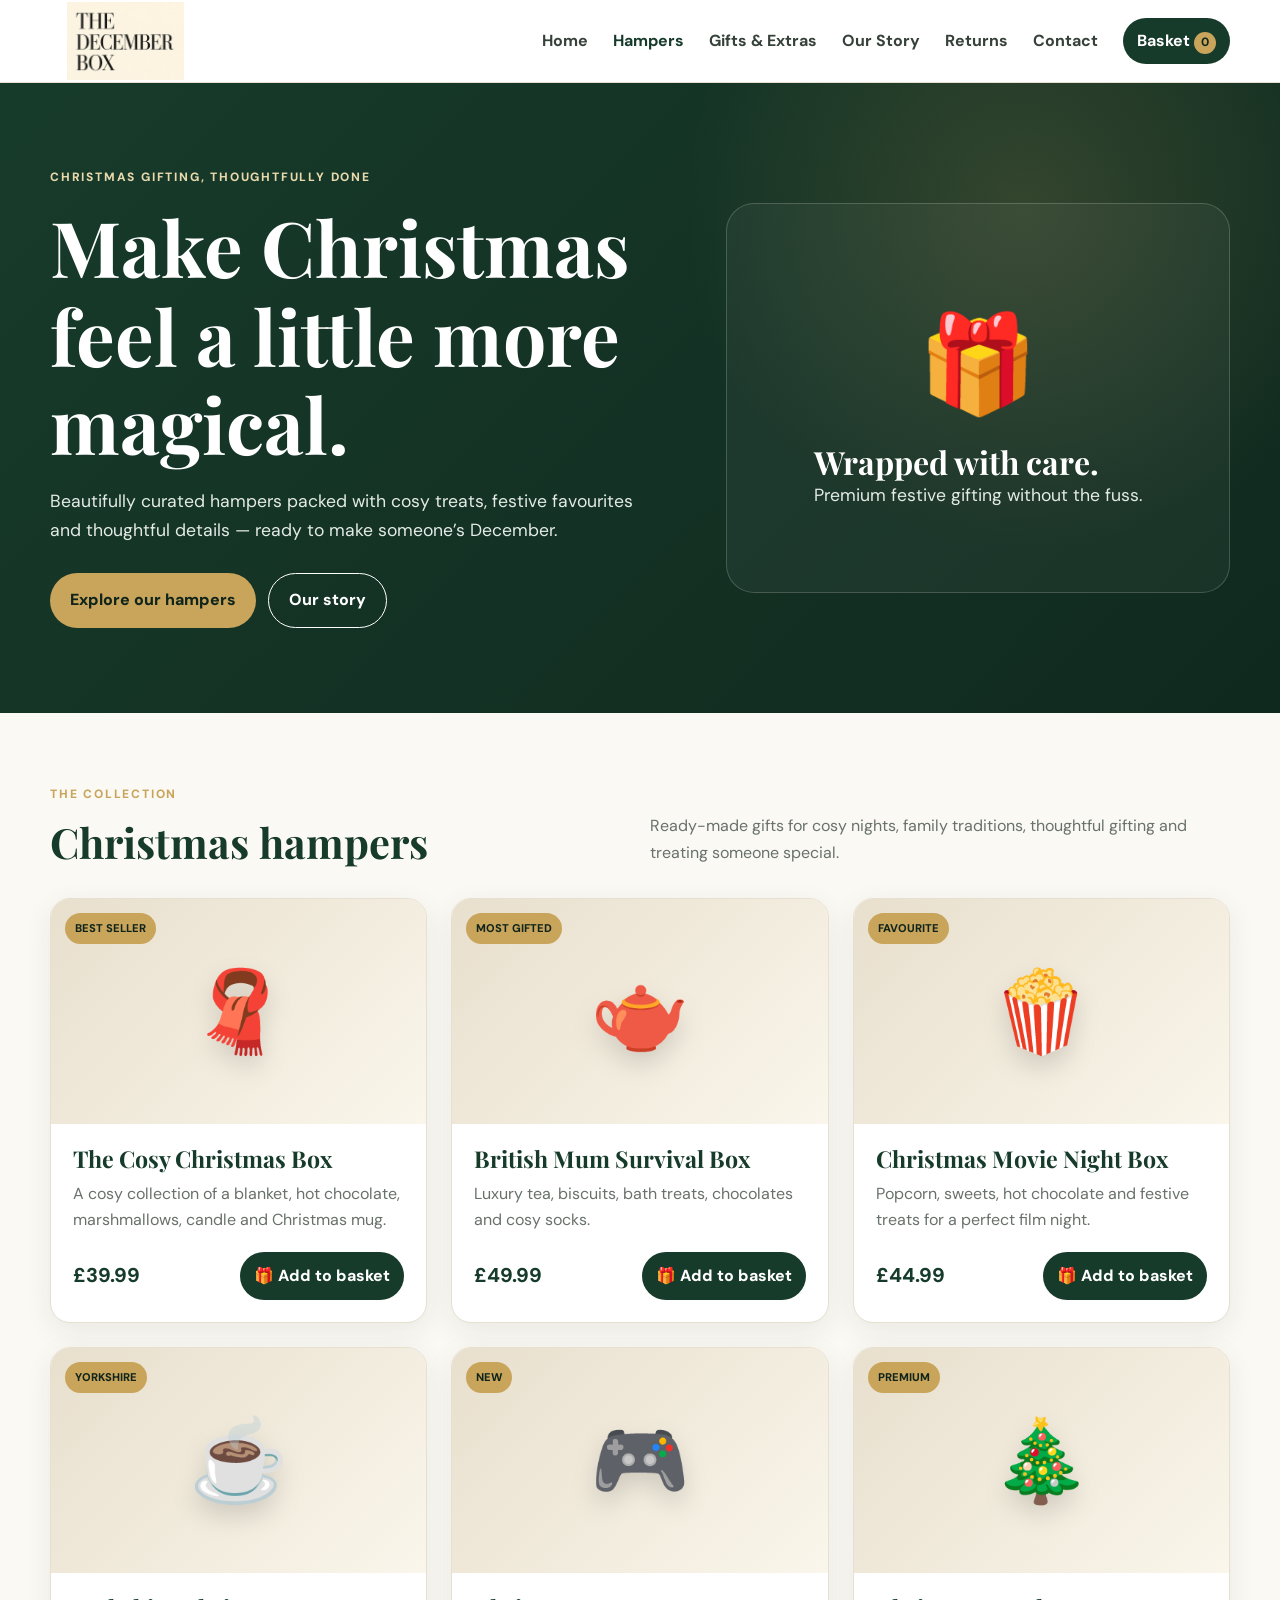
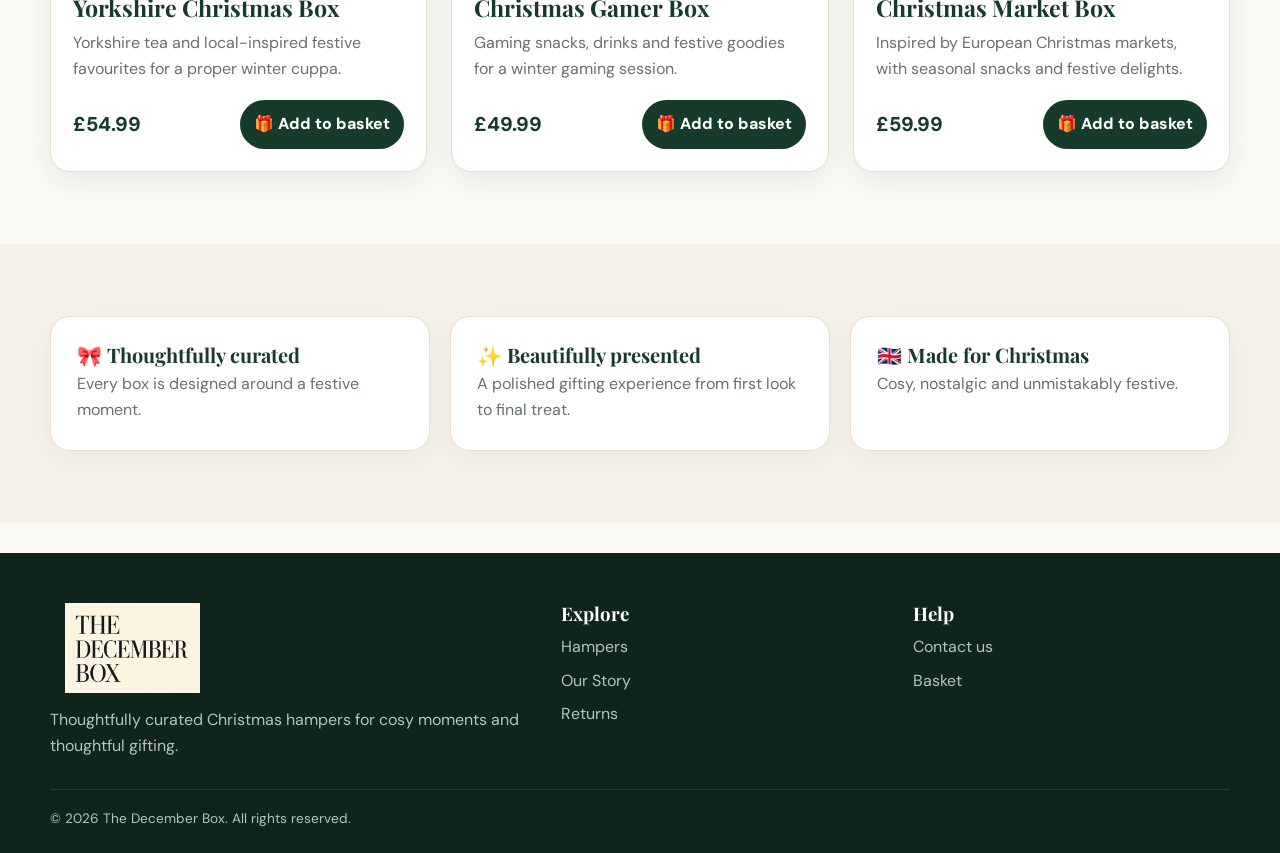
==== commit 97d14d2b: "Fix navigation links in index.html Updated navigation links in index.html for better user experience" ====
--- a/index.html
+++ b/index.html
@@ -1 +1 @@
-<!doctype html><html lang="en"><head><meta charset="utf-8"><meta name="viewport" content="width=device-width,initial-scale=1"><meta name="description" content="The December Box Christmas hampers"><title>Home | The December Box</title><link rel="stylesheet" href="css/style.css"></head><body><header class="site-header"><div class="container navbar"><a class="brand" href="index.html" aria-label="The December Box home"><img class="brand-logo" src="assets/logo.jpg" alt="The December Box"></a><button class="menu-toggle">☰</button><nav class="nav-links"><a class="active" href="index.html">Home</a><a class="" href="hampers.html">Hampers</a><a class="" href="our-story.html">Our Story</a><a class="" href="returns.html">Returns</a><a class="" href="contact.html">Contact</a><a class="basket-link" href="basket.html">Basket <span class="basket-count" data-basket-count>0</span></a></nav></div></header><main><section class="hero"><div class="container hero-grid"><div><span class="eyebrow">Christmas gifting, thoughtfully done</span><h1>Make Christmas feel a little more magical.</h1><p>Beautifully curated hampers packed with cosy treats, festive favourites and thoughtful details — ready to make someone’s December.</p><div class="hero-actions"><a class="btn btn-primary" href="hampers.html">Explore our hampers</a><a class="btn btn-outline" href="our-story.html">Our story</a></div></div><div class="hero-art"><div><div class="gift-icon">🎁</div><h2>Wrapped with care.</h2><p>Premium festive gifting without the fuss.</p></div></div></div></section><section class="section"><div class="container"><div class="section-head"><div><span class="eyebrow">The collection</span><h2>Christmas hampers</h2></div><p>Ready-made gifts for cosy nights, family traditions, thoughtful gifting and treating someone special.</p></div><div class="products"><article class="product-card"><div class="product-image"><span class="badge">BEST SELLER</span><span class="emoji">🧣</span></div><div class="product-content"><h3>The Cosy Christmas Box</h3><p>A cosy collection of a blanket, hot chocolate, marshmallows, candle and Christmas mug.</p><div class="price-row"><span class="price">£39.99</span><button class="add-btn" onclick="addToBasket('cosy')">🎁 Add to basket</button></div></div></article><article class="product-card"><div class="product-image"><span class="badge">MOST GIFTED</span><span class="emoji">🫖</span></div><div class="product-content"><h3>British Mum Survival Box</h3><p>Luxury tea, biscuits, bath treats, chocolates and cosy socks.</p><div class="price-row"><span class="price">£49.99</span><button class="add-btn" onclick="addToBasket('mum')">🎁 Add to basket</button></div></div></article><article class="product-card"><div class="product-image"><span class="badge">FAVOURITE</span><span class="emoji">🍿</span></div><div class="product-content"><h3>Christmas Movie Night Box</h3><p>Popcorn, sweets, hot chocolate and festive treats for a perfect film night.</p><div class="price-row"><span class="price">£44.99</span><button class="add-btn" onclick="addToBasket('movie')">🎁 Add to basket</button></div></div></article><article class="product-card"><div class="product-image"><span class="badge">YORKSHIRE</span><span class="emoji">☕</span></div><div class="product-content"><h3>Yorkshire Christmas Box</h3><p>Yorkshire tea and local-inspired festive favourites for a proper winter cuppa.</p><div class="price-row"><span class="price">£54.99</span><button class="add-btn" onclick="addToBasket('yorkshire')">🎁 Add to basket</button></div></div></article><article class="product-card"><div class="product-image"><span class="badge">NEW</span><span class="emoji">🎮</span></div><div class="product-content"><h3>Christmas Gamer Box</h3><p>Gaming snacks, drinks and festive goodies for a winter gaming session.</p><div class="price-row"><span class="price">£49.99</span><button class="add-btn" onclick="addToBasket('gamer')">🎁 Add to basket</button></div></div></article><article class="product-card"><div class="product-image"><span class="badge">PREMIUM</span><span class="emoji">🎄</span></div><div class="product-content"><h3>Christmas Market Box</h3><p>Inspired by European Christmas markets, with seasonal snacks and festive delights.</p><div class="price-row"><span class="price">£59.99</span><button class="add-btn" onclick="addToBasket('market')">🎁 Add to basket</button></div></div></article></div></div></section><section class="section alt"><div class="container"><div class="feature-grid"><div class="feature"><h3>🎀 Thoughtfully curated</h3><p>Every box is designed around a festive moment.</p></div><div class="feature"><h3>✨ Beautifully presented</h3><p>A polished gifting experience from first look to final treat.</p></div><div class="feature"><h3>🇬🇧 Made for Christmas</h3><p>Cosy, nostalgic and unmistakably festive.</p></div></div></div></section></main><footer class="footer"><div class="container"><div class="footer-grid"><div><img class="footer-brand-logo" src="assets/logo.jpg" alt="The December Box"><p>Thoughtfully curated Christmas hampers for cosy moments and thoughtful gifting.</p></div><div><h3>Explore</h3><div class="footer-links"><a href="hampers.html">Hampers</a><a href="our-story.html">Our Story</a><a href="returns.html">Returns</a></div></div><div><h3>Help</h3><div class="footer-links"><a href="contact.html">Contact us</a><a href="basket.html">Basket</a></div></div></div><div class="copyright">© 2026 The December Box. All rights reserved.</div></div></footer><div class="toast"></div><script src="js/basket.js"></script></body></html>+<!doctype html><html lang="en"><head><meta charset="utf-8"><meta name="viewport" content="width=device-width,initial-scale=1"><meta name="description" content="The December Box Christmas hampers"><title>Home | The December Box</title><link rel="stylesheet" href="css/style.css"></head><body><header class="site-header"><div class="container navbar"><a class="brand" href="index.html" aria-label="The December Box home"><img class="brand-logo" src="assets/logo.jpg" alt="The December Box"></a><button class="menu-toggle">☰</button><nav class="nav-links"><a class="" href="index.html">Home</a><a class="active" href="hampers.html">Hampers</a><a href="products.html">Gifts & Extras</a><a class="" href="our-story.html">Our Story</a><a class="" href="returns.html">Returns</a><a class="" href="contact.html">Contact</a><a class="basket-link" href="basket.html">Basket <span class="basket-count" data-basket-count>0</span></a></nav></div></header><main><section class="hero"><div class="container hero-grid"><div><span class="eyebrow">Christmas gifting, thoughtfully done</span><h1>Make Christmas feel a little more magical.</h1><p>Beautifully curated hampers packed with cosy treats, festive favourites and thoughtful details — ready to make someone’s December.</p><div class="hero-actions"><a class="btn btn-primary" href="hampers.html">Explore our hampers</a><a class="btn btn-outline" href="our-story.html">Our story</a></div></div><div class="hero-art"><div><div class="gift-icon">🎁</div><h2>Wrapped with care.</h2><p>Premium festive gifting without the fuss.</p></div></div></div></section><section class="section"><div class="container"><div class="section-head"><div><span class="eyebrow">The collection</span><h2>Christmas hampers</h2></div><p>Ready-made gifts for cosy nights, family traditions, thoughtful gifting and treating someone special.</p></div><div class="products"><article class="product-card"><div class="product-image"><span class="badge">BEST SELLER</span><span class="emoji">🧣</span></div><div class="product-content"><h3>The Cosy Christmas Box</h3><p>A cosy collection of a blanket, hot chocolate, marshmallows, candle and Christmas mug.</p><div class="price-row"><span class="price">£39.99</span><button class="add-btn" onclick="addToBasket('cosy')">🎁 Add to basket</button></div></div></article><article class="product-card"><div class="product-image"><span class="badge">MOST GIFTED</span><span class="emoji">🫖</span></div><div class="product-content"><h3>British Mum Survival Box</h3><p>Luxury tea, biscuits, bath treats, chocolates and cosy socks.</p><div class="price-row"><span class="price">£49.99</span><button class="add-btn" onclick="addToBasket('mum')">🎁 Add to basket</button></div></div></article><article class="product-card"><div class="product-image"><span class="badge">FAVOURITE</span><span class="emoji">🍿</span></div><div class="product-content"><h3>Christmas Movie Night Box</h3><p>Popcorn, sweets, hot chocolate and festive treats for a perfect film night.</p><div class="price-row"><span class="price">£44.99</span><button class="add-btn" onclick="addToBasket('movie')">🎁 Add to basket</button></div></div></article><article class="product-card"><div class="product-image"><span class="badge">YORKSHIRE</span><span class="emoji">☕</span></div><div class="product-content"><h3>Yorkshire Christmas Box</h3><p>Yorkshire tea and local-inspired festive favourites for a proper winter cuppa.</p><div class="price-row"><span class="price">£54.99</span><button class="add-btn" onclick="addToBasket('yorkshire')">🎁 Add to basket</button></div></div></article><article class="product-card"><div class="product-image"><span class="badge">NEW</span><span class="emoji">🎮</span></div><div class="product-content"><h3>Christmas Gamer Box</h3><p>Gaming snacks, drinks and festive goodies for a winter gaming session.</p><div class="price-row"><span class="price">£49.99</span><button class="add-btn" onclick="addToBasket('gamer')">🎁 Add to basket</button></div></div></article><article class="product-card"><div class="product-image"><span class="badge">PREMIUM</span><span class="emoji">🎄</span></div><div class="product-content"><h3>Christmas Market Box</h3><p>Inspired by European Christmas markets, with seasonal snacks and festive delights.</p><div class="price-row"><span class="price">£59.99</span><button class="add-btn" onclick="addToBasket('market')">🎁 Add to basket</button></div></div></article></div></div></section><section class="section alt"><div class="container"><div class="feature-grid"><div class="feature"><h3>🎀 Thoughtfully curated</h3><p>Every box is designed around a festive moment.</p></div><div class="feature"><h3>✨ Beautifully presented</h3><p>A polished gifting experience from first look to final treat.</p></div><div class="feature"><h3>🇬🇧 Made for Christmas</h3><p>Cosy, nostalgic and unmistakably festive.</p></div></div></div></section></main><footer class="footer"><div class="container"><div class="footer-grid"><div><img class="footer-brand-logo" src="assets/logo.jpg" alt="The December Box"><p>Thoughtfully curated Christmas hampers for cosy moments and thoughtful gifting.</p></div><div><h3>Explore</h3><div class="footer-links"><a href="hampers.html">Hampers</a><a href="our-story.html">Our Story</a><a href="returns.html">Returns</a></div></div><div><h3>Help</h3><div class="footer-links"><a href="contact.html">Contact us</a><a href="basket.html">Basket</a></div></div></div><div class="copyright">© 2026 The December Box. All rights reserved.</div></div></footer><div class="toast"></div><script src="js/basket.js"></script></body></html>
